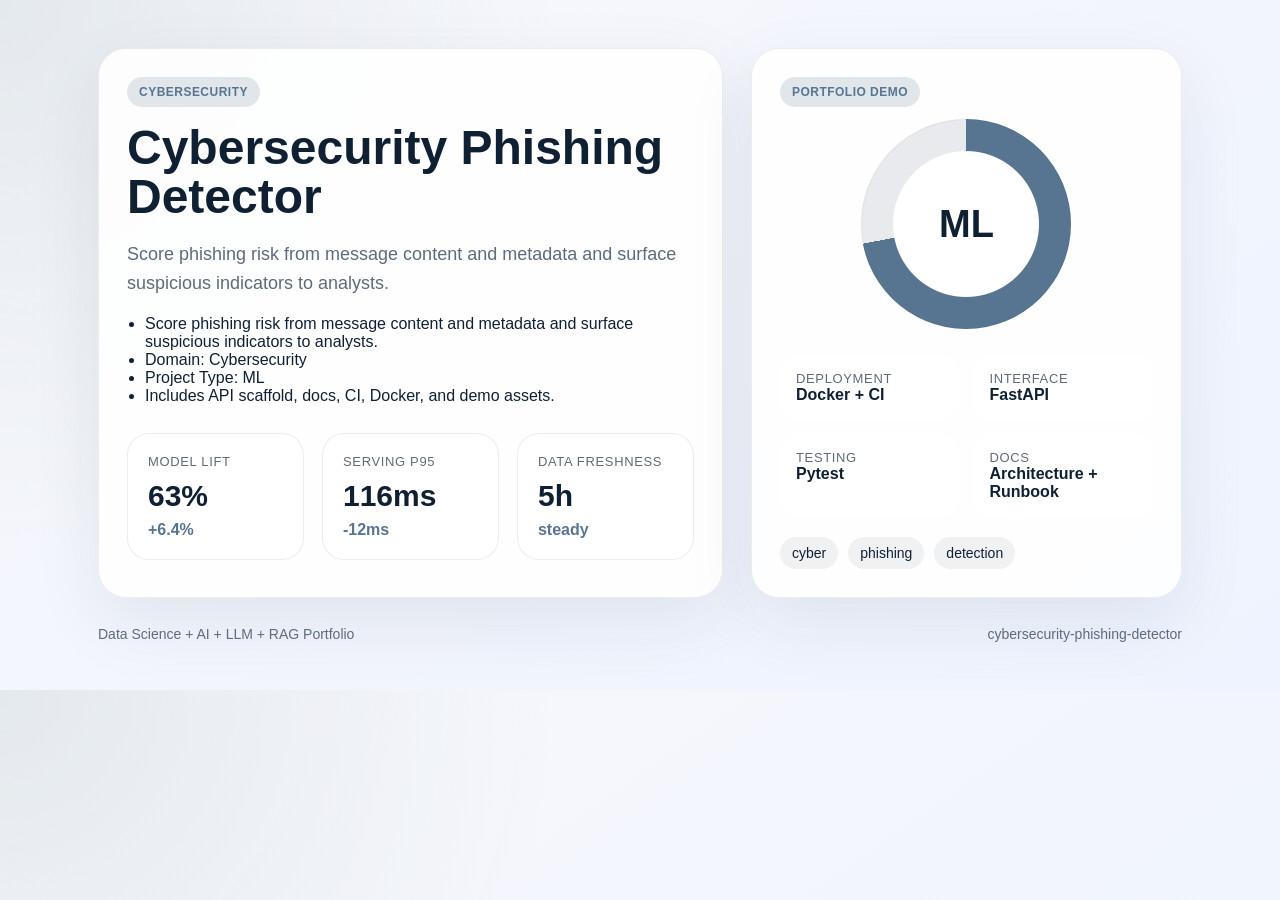
==== demo/index.html @ 89b574da "Publish production-ready portfolio project" ====
<!doctype html>
        <html lang="en">
        <head>
          <meta charset="utf-8">
          <meta name="viewport" content="width=device-width, initial-scale=1">
          <title>Cybersecurity Phishing Detector</title>
          <style>
            :root {
              --accent: #577590;
              --ink: #102033;
              --muted: #5f6b7a;
              --card: rgba(255,255,255,0.88);
              --bg-1: #f7f8fb;
              --bg-2: #eef3ff;
            }
            * { box-sizing: border-box; }
            body {
              margin: 0;
              font-family: "Avenir Next", "Segoe UI", sans-serif;
              color: var(--ink);
              background:
                radial-gradient(circle at top left, color-mix(in srgb, var(--accent) 16%, white), transparent 38%),
                linear-gradient(145deg, var(--bg-1), var(--bg-2));
            }
            main {
              max-width: 1180px;
              margin: 0 auto;
              padding: 48px;
            }
            .hero {
              display: grid;
              grid-template-columns: 1.45fr 1fr;
              gap: 28px;
              align-items: stretch;
            }
            .panel {
              background: var(--card);
              border: 1px solid rgba(16, 32, 51, 0.08);
              border-radius: 28px;
              padding: 28px;
              box-shadow: 0 24px 70px rgba(16, 32, 51, 0.08);
            }
            .eyebrow {
              display: inline-flex;
              padding: 8px 12px;
              border-radius: 999px;
              background: color-mix(in srgb, var(--accent) 18%, white);
              color: var(--accent);
              font-weight: 700;
              letter-spacing: 0.04em;
              text-transform: uppercase;
              font-size: 12px;
            }
            h1 {
              font-size: 48px;
              line-height: 1.03;
              margin: 16px 0 18px;
            }
            p {
              color: var(--muted);
              font-size: 18px;
              line-height: 1.6;
              margin: 0 0 18px;
            }
            ul {
              margin: 18px 0 0;
              padding-left: 18px;
              color: var(--ink);
            }
            .cards {
              display: grid;
              grid-template-columns: repeat(3, 1fr);
              gap: 18px;
              margin-top: 28px;
            }
            .card {
              background: white;
              border-radius: 22px;
              padding: 20px;
              border: 1px solid rgba(16, 32, 51, 0.08);
            }
            .card span, .meta span {
              display: block;
              color: var(--muted);
              font-size: 13px;
              text-transform: uppercase;
              letter-spacing: 0.05em;
            }
            .card strong {
              display: block;
              font-size: 30px;
              margin: 10px 0 8px;
            }
            .card em {
              color: var(--accent);
              font-style: normal;
              font-weight: 700;
            }
            .visual {
              min-height: 100%;
              display: flex;
              flex-direction: column;
              justify-content: space-between;
            }
            .ring {
              width: 210px;
              height: 210px;
              margin: 12px auto 26px;
              border-radius: 50%;
              background:
                radial-gradient(circle closest-side, white 69%, transparent 70%),
                conic-gradient(var(--accent) 0 72%, rgba(16, 32, 51, 0.09) 72% 100%);
              display: grid;
              place-items: center;
              box-shadow: inset 0 0 0 1px rgba(16, 32, 51, 0.05);
            }
            .ring strong {
              font-size: 38px;
            }
            .meta {
              display: grid;
              grid-template-columns: repeat(2, 1fr);
              gap: 14px;
            }
            .meta article {
              background: white;
              border-radius: 18px;
              padding: 16px;
            }
            .tag-list {
              display: flex;
              flex-wrap: wrap;
              gap: 10px;
              list-style: none;
              padding: 0;
              margin: 20px 0 0;
            }
            .tag-list li {
              padding: 8px 12px;
              border-radius: 999px;
              background: rgba(16, 32, 51, 0.06);
              font-size: 14px;
            }
            .footer {
              margin-top: 28px;
              display: flex;
              justify-content: space-between;
              color: var(--muted);
              font-size: 14px;
            }
          </style>
        </head>
        <body>
          <main>
            <section class="hero">
              <div class="panel">
                <span class="eyebrow">Cybersecurity</span>
                <h1>Cybersecurity Phishing Detector</h1>
                <p>Score phishing risk from message content and metadata and surface suspicious indicators to analysts.</p>
                <ul>
                  <li>Score phishing risk from message content and metadata and surface suspicious indicators to analysts.</li><li>Domain: Cybersecurity</li><li>Project Type: ML</li><li>Includes API scaffold, docs, CI, Docker, and demo assets.</li>
                </ul>
                <div class="cards">
                  <article class='card'><span>Model Lift</span><strong>63%</strong><em>+6.4%</em></article>
<article class='card'><span>Serving P95</span><strong>116ms</strong><em>-12ms</em></article>
<article class='card'><span>Data Freshness</span><strong>5h</strong><em>steady</em></article>
                </div>
              </div>
              <div class="panel visual">
                <div>
                  <span class="eyebrow">Portfolio Demo</span>
                  <div class="ring"><strong>ML</strong></div>
                </div>
                <div class="meta">
                  <article><span>Deployment</span><strong>Docker + CI</strong></article>
                  <article><span>Interface</span><strong>FastAPI</strong></article>
                  <article><span>Testing</span><strong>Pytest</strong></article>
                  <article><span>Docs</span><strong>Architecture + Runbook</strong></article>
                </div>
                <ul class="tag-list"><li>cyber</li><li>phishing</li><li>detection</li></ul>
              </div>
            </section>
            <div class="footer">
              <span>Data Science + AI + LLM + RAG Portfolio</span>
              <span>cybersecurity-phishing-detector</span>
            </div>
          </main>
        </body>
        </html>
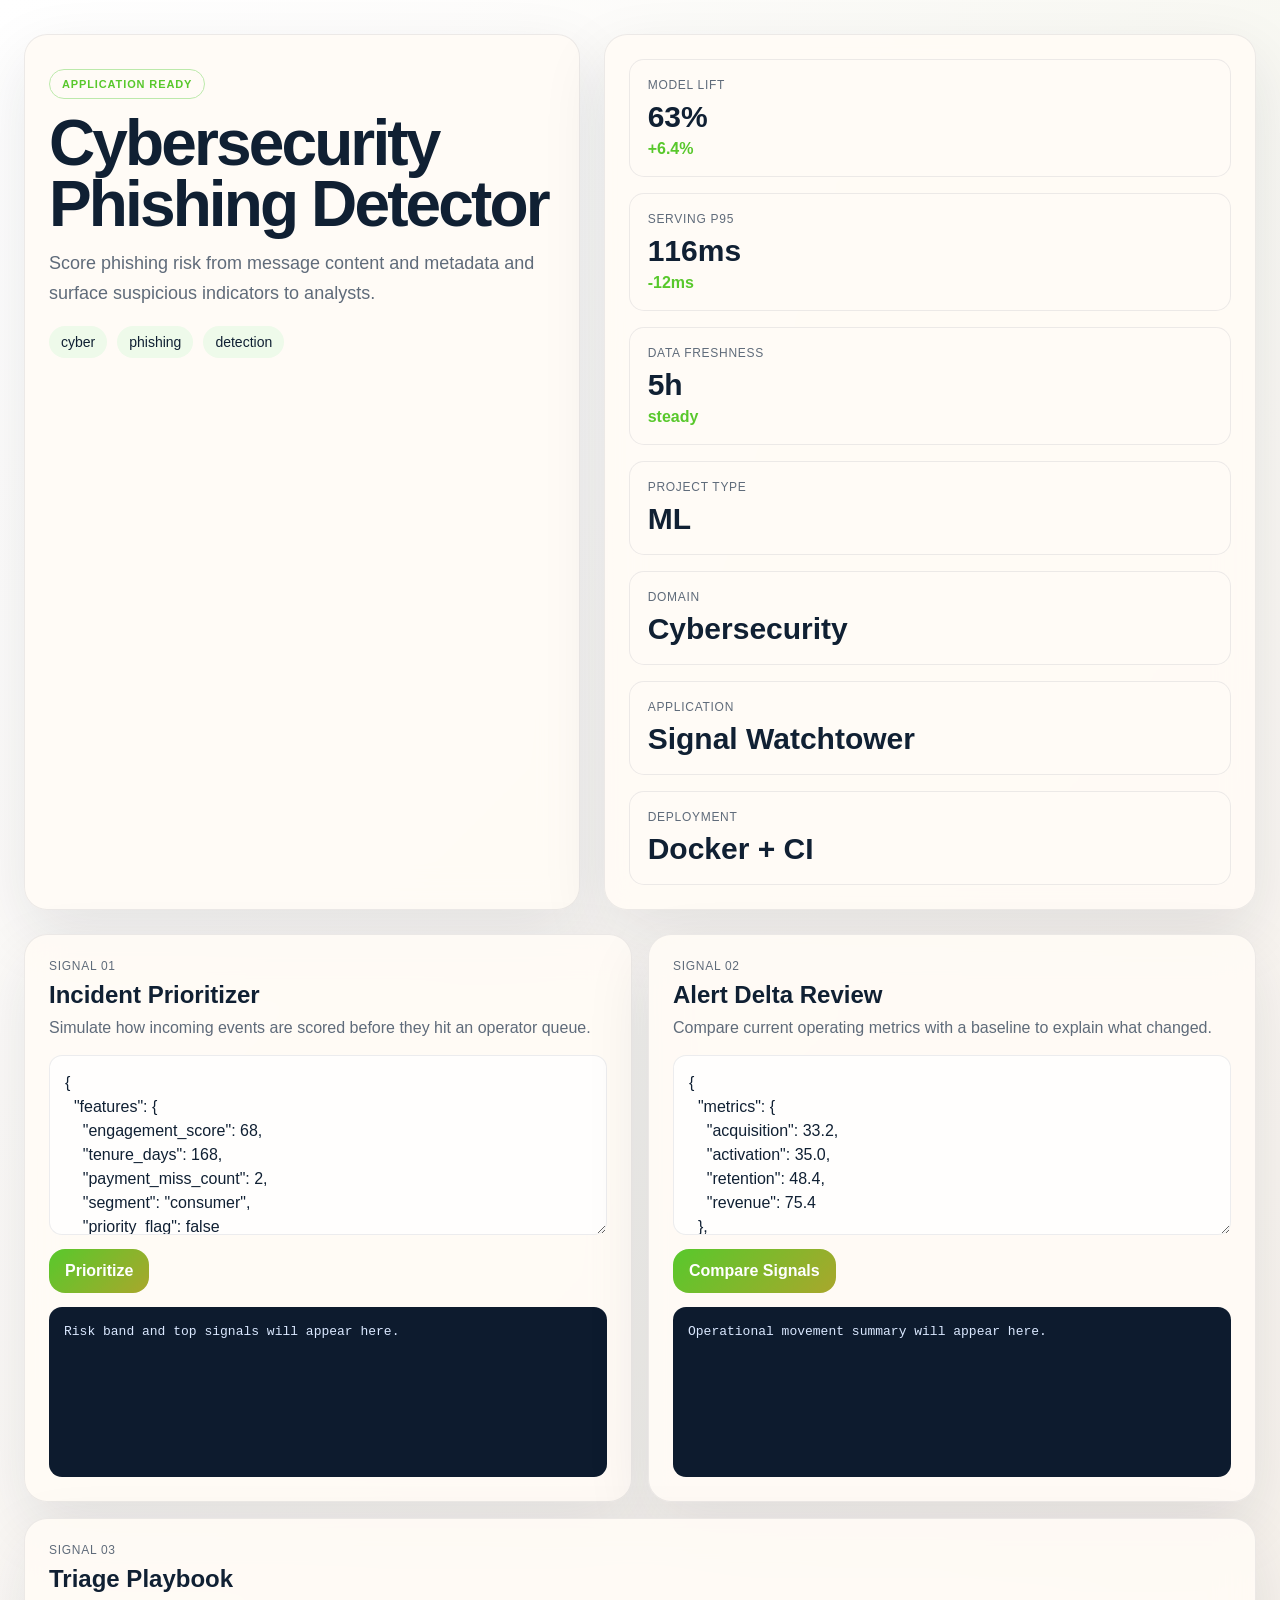
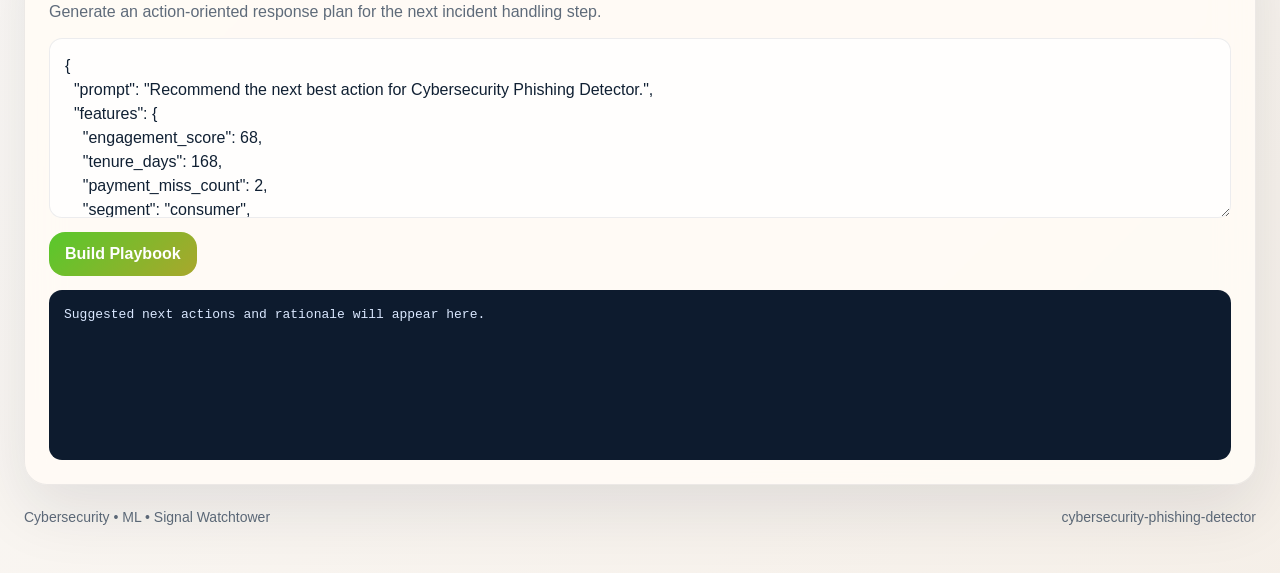
==== commit e7ce03a1: "Publish production-ready portfolio project" ====
--- a/demo/index.html
+++ b/demo/index.html
@@ -5,186 +5,110 @@
           <meta charset="utf-8">
           <meta name="viewport" content="width=device-width, initial-scale=1">
           <title>Cybersecurity Phishing Detector</title>
-          <style>
-            :root {
-              --accent: #577590;
-              --ink: #102033;
-              --muted: #5f6b7a;
-              --card: rgba(255,255,255,0.88);
-              --bg-1: #f7f8fb;
-              --bg-2: #eef3ff;
-            }
-            * { box-sizing: border-box; }
-            body {
-              margin: 0;
-              font-family: "Avenir Next", "Segoe UI", sans-serif;
-              color: var(--ink);
-              background:
-                radial-gradient(circle at top left, color-mix(in srgb, var(--accent) 16%, white), transparent 38%),
-                linear-gradient(145deg, var(--bg-1), var(--bg-2));
-            }
-            main {
-              max-width: 1180px;
-              margin: 0 auto;
-              padding: 48px;
-            }
-            .hero {
-              display: grid;
-              grid-template-columns: 1.45fr 1fr;
-              gap: 28px;
-              align-items: stretch;
-            }
-            .panel {
-              background: var(--card);
-              border: 1px solid rgba(16, 32, 51, 0.08);
-              border-radius: 28px;
-              padding: 28px;
-              box-shadow: 0 24px 70px rgba(16, 32, 51, 0.08);
-            }
-            .eyebrow {
-              display: inline-flex;
-              padding: 8px 12px;
-              border-radius: 999px;
-              background: color-mix(in srgb, var(--accent) 18%, white);
-              color: var(--accent);
-              font-weight: 700;
-              letter-spacing: 0.04em;
-              text-transform: uppercase;
-              font-size: 12px;
-            }
-            h1 {
-              font-size: 48px;
-              line-height: 1.03;
-              margin: 16px 0 18px;
-            }
-            p {
-              color: var(--muted);
-              font-size: 18px;
-              line-height: 1.6;
-              margin: 0 0 18px;
-            }
-            ul {
-              margin: 18px 0 0;
-              padding-left: 18px;
-              color: var(--ink);
-            }
-            .cards {
-              display: grid;
-              grid-template-columns: repeat(3, 1fr);
-              gap: 18px;
-              margin-top: 28px;
-            }
-            .card {
-              background: white;
-              border-radius: 22px;
-              padding: 20px;
-              border: 1px solid rgba(16, 32, 51, 0.08);
-            }
-            .card span, .meta span {
-              display: block;
-              color: var(--muted);
-              font-size: 13px;
-              text-transform: uppercase;
-              letter-spacing: 0.05em;
-            }
-            .card strong {
-              display: block;
-              font-size: 30px;
-              margin: 10px 0 8px;
-            }
-            .card em {
-              color: var(--accent);
-              font-style: normal;
-              font-weight: 700;
-            }
-            .visual {
-              min-height: 100%;
-              display: flex;
-              flex-direction: column;
-              justify-content: space-between;
-            }
-            .ring {
-              width: 210px;
-              height: 210px;
-              margin: 12px auto 26px;
-              border-radius: 50%;
-              background:
-                radial-gradient(circle closest-side, white 69%, transparent 70%),
-                conic-gradient(var(--accent) 0 72%, rgba(16, 32, 51, 0.09) 72% 100%);
-              display: grid;
-              place-items: center;
-              box-shadow: inset 0 0 0 1px rgba(16, 32, 51, 0.05);
-            }
-            .ring strong {
-              font-size: 38px;
-            }
-            .meta {
-              display: grid;
-              grid-template-columns: repeat(2, 1fr);
-              gap: 14px;
-            }
-            .meta article {
-              background: white;
-              border-radius: 18px;
-              padding: 16px;
-            }
-            .tag-list {
-              display: flex;
-              flex-wrap: wrap;
-              gap: 10px;
-              list-style: none;
-              padding: 0;
-              margin: 20px 0 0;
-            }
-            .tag-list li {
-              padding: 8px 12px;
-              border-radius: 999px;
-              background: rgba(16, 32, 51, 0.06);
-              font-size: 14px;
-            }
-            .footer {
-              margin-top: 28px;
-              display: flex;
-              justify-content: space-between;
-              color: var(--muted);
-              font-size: 14px;
-            }
-          </style>
+          <link rel="stylesheet" href="./styles.css">
         </head>
-        <body>
-          <main>
+        <body class="surface-sand">
+          <div class="page layout-rail eyebrow-outline headline-normal modules-2 hero-align-left">
             <section class="hero">
-              <div class="panel">
-                <span class="eyebrow">Cybersecurity</span>
-                <h1>Cybersecurity Phishing Detector</h1>
-                <p>Score phishing risk from message content and metadata and surface suspicious indicators to analysts.</p>
-                <ul>
-                  <li>Score phishing risk from message content and metadata and surface suspicious indicators to analysts.</li><li>Domain: Cybersecurity</li><li>Project Type: ML</li><li>Includes API scaffold, docs, CI, Docker, and demo assets.</li>
+              <div class="panel hero-copy">
+                <span class="eyebrow" data-health>Signal Watchtower</span>
+                <h1 id="project-title">Cybersecurity Phishing Detector</h1>
+                <p id="project-summary" class="lead">Score phishing risk from message content and metadata and surface suspicious indicators to analysts.</p>
+                <ul id="project-tags" class="tag-list">
+                  <li>cyber</li><li>phishing</li><li>detection</li>
                 </ul>
-                <div class="cards">
+              </div>
+              <div class="panel hero-side">
+                <div class="metric-grid">
                   <article class='card'><span>Model Lift</span><strong>63%</strong><em>+6.4%</em></article>
 <article class='card'><span>Serving P95</span><strong>116ms</strong><em>-12ms</em></article>
 <article class='card'><span>Data Freshness</span><strong>5h</strong><em>steady</em></article>
                 </div>
-              </div>
-              <div class="panel visual">
-                <div>
-                  <span class="eyebrow">Portfolio Demo</span>
-                  <div class="ring"><strong>ML</strong></div>
+                <div class="mini-grid">
+                  <article class='mini-card'><span>Project Type</span><strong>ML</strong></article><article class='mini-card'><span>Domain</span><strong>Cybersecurity</strong></article><article class='mini-card'><span>Application</span><strong>Signal Watchtower</strong></article><article class='mini-card'><span>Deployment</span><strong>Docker + CI</strong></article>
                 </div>
-                <div class="meta">
-                  <article><span>Deployment</span><strong>Docker + CI</strong></article>
-                  <article><span>Interface</span><strong>FastAPI</strong></article>
-                  <article><span>Testing</span><strong>Pytest</strong></article>
-                  <article><span>Docs</span><strong>Architecture + Runbook</strong></article>
-                </div>
-                <ul class="tag-list"><li>cyber</li><li>phishing</li><li>detection</li></ul>
               </div>
             </section>
-            <div class="footer">
-              <span>Data Science + AI + LLM + RAG Portfolio</span>
+            <section class="app-grid">
+              <article class="panel module js-module span-normal">
+          <div class="module-header">
+            <span>Signal 01</span>
+            <h2>Incident Prioritizer</h2>
+            <p>Simulate how incoming events are scored before they hit an operator queue.</p>
+          </div>
+          <textarea class="js-input">{
+  &quot;features&quot;: {
+    &quot;engagement_score&quot;: 68,
+    &quot;tenure_days&quot;: 168,
+    &quot;payment_miss_count&quot;: 2,
+    &quot;segment&quot;: &quot;consumer&quot;,
+    &quot;priority_flag&quot;: false
+  }
+}</textarea>
+          <div class="button-row">
+            <button class="js-run" data-endpoint="/score" data-input-mode="json">Prioritize</button>
+          </div>
+          <pre class="js-output">Risk band and top signals will appear here.</pre>
+        </article>
+<article class="panel module js-module span-normal">
+          <div class="module-header">
+            <span>Signal 02</span>
+            <h2>Alert Delta Review</h2>
+            <p>Compare current operating metrics with a baseline to explain what changed.</p>
+          </div>
+          <textarea class="js-input">{
+  &quot;metrics&quot;: {
+    &quot;acquisition&quot;: 33.2,
+    &quot;activation&quot;: 35.0,
+    &quot;retention&quot;: 48.4,
+    &quot;revenue&quot;: 75.4
+  },
+  &quot;baseline&quot;: {
+    &quot;acquisition&quot;: 30.54,
+    &quot;activation&quot;: 32.2,
+    &quot;retention&quot;: 44.53,
+    &quot;revenue&quot;: 69.37
+  }
+}</textarea>
+          <div class="button-row">
+            <button class="js-run" data-endpoint="/analyze" data-input-mode="json">Compare Signals</button>
+          </div>
+          <pre class="js-output">Operational movement summary will appear here.</pre>
+        </article>
+<article class="panel module js-module span-wide">
+          <div class="module-header">
+            <span>Signal 03</span>
+            <h2>Triage Playbook</h2>
+            <p>Generate an action-oriented response plan for the next incident handling step.</p>
+          </div>
+          <textarea class="js-input">{
+  &quot;prompt&quot;: &quot;Recommend the next best action for Cybersecurity Phishing Detector.&quot;,
+  &quot;features&quot;: {
+    &quot;engagement_score&quot;: 68,
+    &quot;tenure_days&quot;: 168,
+    &quot;payment_miss_count&quot;: 2,
+    &quot;segment&quot;: &quot;consumer&quot;,
+    &quot;priority_flag&quot;: false
+  },
+  &quot;metrics&quot;: {
+    &quot;acquisition&quot;: 33.2,
+    &quot;activation&quot;: 35.0,
+    &quot;retention&quot;: 48.4,
+    &quot;revenue&quot;: 75.4
+  }
+}</textarea>
+          <div class="button-row">
+            <button class="js-run" data-endpoint="/recommend" data-input-mode="json">Build Playbook</button>
+          </div>
+          <pre class="js-output">Suggested next actions and rationale will appear here.</pre>
+        </article>
+            </section>
+            <footer class="footer">
+              <span>Cybersecurity • ML • Signal Watchtower</span>
               <span>cybersecurity-phishing-detector</span>
-            </div>
-          </main>
+            </footer>
+          </div>
+          <script id="bootstrap-data" type="application/json">{"project": {"slug": "cybersecurity-phishing-detector", "title": "Cybersecurity Phishing Detector", "project_type": "ml", "domain": "Cybersecurity", "summary": "Score phishing risk from message content and metadata and surface suspicious indicators to analysts.", "tags": ["cyber", "phishing", "detection"]}, "app_archetype": "watchtower", "ui_profile": {"layout": "rail", "surface": "sand", "font_stack": "\"Avenir Next\", \"Segoe UI\", sans-serif", "radius": 23, "shadow": 65, "eyebrow_style": "outline", "module_columns": 2, "hero_align": "left", "headline_mode": "normal"}, "app_modules": [{"label": "Signal 01", "title": "Incident Prioritizer", "description": "Simulate how incoming events are scored before they hit an operator queue.", "endpoint": "/score", "input_mode": "json", "cta": "Prioritize", "prefill": "{\n  \"features\": {\n    \"engagement_score\": 68,\n    \"tenure_days\": 168,\n    \"payment_miss_count\": 2,\n    \"segment\": \"consumer\",\n    \"priority_flag\": false\n  }\n}", "hint": "Risk band and top signals will appear here.", "span": "normal"}, {"label": "Signal 02", "title": "Alert Delta Review", "description": "Compare current operating metrics with a baseline to explain what changed.", "endpoint": "/analyze", "input_mode": "json", "cta": "Compare Signals", "prefill": "{\n  \"metrics\": {\n    \"acquisition\": 33.2,\n    \"activation\": 35.0,\n    \"retention\": 48.4,\n    \"revenue\": 75.4\n  },\n  \"baseline\": {\n    \"acquisition\": 30.54,\n    \"activation\": 32.2,\n    \"retention\": 44.53,\n    \"revenue\": 69.37\n  }\n}", "hint": "Operational movement summary will appear here.", "span": "normal"}, {"label": "Signal 03", "title": "Triage Playbook", "description": "Generate an action-oriented response plan for the next incident handling step.", "endpoint": "/recommend", "input_mode": "json", "cta": "Build Playbook", "prefill": "{\n  \"prompt\": \"Recommend the next best action for Cybersecurity Phishing Detector.\",\n  \"features\": {\n    \"engagement_score\": 68,\n    \"tenure_days\": 168,\n    \"payment_miss_count\": 2,\n    \"segment\": \"consumer\",\n    \"priority_flag\": false\n  },\n  \"metrics\": {\n    \"acquisition\": 33.2,\n    \"activation\": 35.0,\n    \"retention\": 48.4,\n    \"revenue\": 75.4\n  }\n}", "hint": "Suggested next actions and rationale will appear here.", "span": "wide"}], "sample_features": {"engagement_score": 68, "tenure_days": 168, "payment_miss_count": 2, "segment": "consumer", "priority_flag": false}, "sample_metrics": {"acquisition": 33.2, "activation": 35.0, "retention": 48.4, "revenue": 75.4}, "knowledge_base": ["Cybersecurity Phishing Detector is positioned as a Cybersecurity starter that emphasizes fast iteration, clear documentation, and production-friendly interfaces.", "The primary value proposition is: Score phishing risk from message content and metadata and surface suspicious indicators to analysts.", "Recommended operating model: ship a small API, add observability, validate outputs with stakeholder review, and monitor the top business KPI every week.", "Typical stakeholders include analytics, operations, product, and leadership teams working on cyber, phishing, detection."], "dashboard_metrics": [{"label": "Model Lift", "value": "63%", "delta": "+6.4%"}, {"label": "Serving P95", "value": "116ms", "delta": "-12ms"}, {"label": "Data Freshness", "value": "5h", "delta": "steady"}]}</script>
+          <script src="./app.js"></script>
         </body>
         </html>
--- a/demo/styles.css
+++ b/demo/styles.css
@@ -0,0 +1,348 @@
+
+:root {
+  --accent: #58c82c;
+  --accent-2: #a9a72c;
+  --accent-soft: color-mix(in srgb, var(--accent) 18%, white);
+  --radius: 23px;
+  --shadow-size: 65px;
+  --font-stack: "Avenir Next", "Segoe UI", sans-serif;
+  --bg: #f4f7fb;
+  --card: rgba(255, 255, 255, 0.86);
+  --line: rgba(16, 32, 51, 0.08);
+  --ink: #102033;
+  --muted: #5f6b7a;
+  --output-bg: #0d1b2e;
+  --output-ink: #dae8ff;
+}
+* { box-sizing: border-box; }
+html, body { margin: 0; min-height: 100%; }
+body {
+  font-family: var(--font-stack);
+  color: var(--ink);
+  background: linear-gradient(145deg, #f8fbff, var(--bg));
+}
+body.surface-mist {
+  --bg: #eef4fb;
+  background:
+    radial-gradient(circle at top left, color-mix(in srgb, var(--accent) 18%, white), transparent 34%),
+    linear-gradient(145deg, #fbfdff, var(--bg));
+}
+body.surface-aurora {
+  --bg: #edf1ff;
+  background:
+    radial-gradient(circle at 0% 0%, color-mix(in srgb, var(--accent) 22%, white), transparent 38%),
+    radial-gradient(circle at 100% 100%, color-mix(in srgb, var(--accent-2) 20%, white), transparent 28%),
+    linear-gradient(135deg, #f7f8ff, var(--bg));
+}
+body.surface-sand {
+  --bg: #f5efe8;
+  --card: rgba(255, 251, 246, 0.9);
+  background:
+    linear-gradient(135deg, rgba(255,255,255,0.82), rgba(245, 239, 232, 0.98)),
+    radial-gradient(circle at top right, color-mix(in srgb, var(--accent) 16%, white), transparent 32%);
+}
+body.surface-slate {
+  --bg: #ecf0f7;
+  --card: rgba(248, 250, 255, 0.88);
+  background:
+    linear-gradient(160deg, #f7f9fc, var(--bg)),
+    radial-gradient(circle at bottom left, color-mix(in srgb, var(--accent-2) 16%, white), transparent 34%);
+}
+body.surface-paper {
+  --bg: #f8f8f4;
+  --card: rgba(255,255,255,0.93);
+  background:
+    linear-gradient(180deg, #fffefb, var(--bg));
+}
+body.surface-ink {
+  --bg: #0f1726;
+  --card: rgba(15, 23, 38, 0.88);
+  --line: rgba(226, 238, 255, 0.1);
+  --ink: #f5f8ff;
+  --muted: #b4c0cf;
+  --output-bg: rgba(255,255,255,0.06);
+  --output-ink: #f5f8ff;
+  background:
+    radial-gradient(circle at top left, color-mix(in srgb, var(--accent) 28%, transparent), transparent 42%),
+    linear-gradient(145deg, #09111d, var(--bg));
+}
+.page {
+  max-width: 1360px;
+  margin: 0 auto;
+  padding: 34px 24px 48px;
+  display: grid;
+  gap: 24px;
+}
+.panel {
+  background: var(--card);
+  border: 1px solid var(--line);
+  border-radius: var(--radius);
+  box-shadow: 0 24px var(--shadow-size) rgba(16, 32, 51, 0.1);
+  backdrop-filter: blur(18px);
+}
+.hero {
+  display: grid;
+  gap: 24px;
+}
+.hero-copy,
+.hero-side,
+.module {
+  padding: 24px;
+}
+.eyebrow {
+  display: inline-flex;
+  align-items: center;
+  gap: 8px;
+  padding: 8px 12px;
+  border-radius: 999px;
+  background: var(--accent-soft);
+  color: var(--accent);
+  text-transform: uppercase;
+  letter-spacing: 0.08em;
+  font-size: 11px;
+  font-weight: 800;
+}
+.page.eyebrow-outline .eyebrow {
+  background: transparent;
+  border: 1px solid color-mix(in srgb, var(--accent) 40%, white);
+}
+.page.eyebrow-soft .eyebrow {
+  background: color-mix(in srgb, var(--accent) 12%, white);
+  color: color-mix(in srgb, var(--accent) 82%, black);
+}
+h1 {
+  margin: 14px 0 12px;
+  font-size: clamp(2.2rem, 5vw, 4.4rem);
+  line-height: 0.96;
+  letter-spacing: -0.045em;
+}
+.page.headline-compact h1 { max-width: 10ch; }
+.page.headline-tall h1 { line-height: 1.03; font-size: clamp(2.4rem, 5vw, 4.8rem); }
+.lead {
+  margin: 0;
+  font-size: 18px;
+  line-height: 1.68;
+  color: var(--muted);
+  max-width: 62ch;
+}
+.tag-list {
+  list-style: none;
+  display: flex;
+  flex-wrap: wrap;
+  gap: 10px;
+  margin: 18px 0 0;
+  padding: 0;
+}
+.tag-list li {
+  padding: 8px 12px;
+  border-radius: 999px;
+  background: color-mix(in srgb, var(--accent) 10%, white);
+  color: var(--ink);
+  font-size: 14px;
+}
+.hero-side {
+  display: grid;
+  gap: 16px;
+}
+.metric-grid,
+.mini-grid,
+.app-grid {
+  display: grid;
+  gap: 16px;
+}
+.card,
+.mini-card {
+  background: color-mix(in srgb, var(--card) 92%, white);
+  border: 1px solid var(--line);
+  border-radius: calc(var(--radius) - 8px);
+  padding: 18px;
+}
+.card span,
+.mini-card span,
+.module-header span {
+  display: block;
+  color: var(--muted);
+  text-transform: uppercase;
+  letter-spacing: 0.06em;
+  font-size: 12px;
+}
+.card strong,
+.mini-card strong {
+  display: block;
+  margin-top: 8px;
+  font-size: 30px;
+}
+.card em {
+  display: inline-block;
+  margin-top: 6px;
+  font-style: normal;
+  color: var(--accent);
+  font-weight: 700;
+}
+.module {
+  display: grid;
+  gap: 14px;
+}
+.module-header h2 {
+  margin: 8px 0 6px;
+  font-size: 24px;
+}
+.module-header p {
+  margin: 0;
+  color: var(--muted);
+  line-height: 1.6;
+}
+textarea,
+button {
+  font: inherit;
+}
+textarea {
+  width: 100%;
+  min-height: 180px;
+  resize: vertical;
+  border: 1px solid var(--line);
+  border-radius: calc(var(--radius) - 10px);
+  padding: 15px;
+  background: rgba(255,255,255,0.82);
+  color: var(--ink);
+  line-height: 1.5;
+}
+body.surface-ink textarea {
+  background: rgba(255,255,255,0.05);
+}
+.module-input-text {
+  min-height: 110px;
+}
+.button-row {
+  display: flex;
+  flex-wrap: wrap;
+  gap: 10px;
+}
+button {
+  border: 0;
+  border-radius: 16px;
+  background: linear-gradient(135deg, var(--accent), var(--accent-2));
+  color: white;
+  padding: 13px 16px;
+  font-weight: 700;
+  cursor: pointer;
+}
+pre {
+  margin: 0;
+  white-space: pre-wrap;
+  word-break: break-word;
+  background: var(--output-bg);
+  color: var(--output-ink);
+  border-radius: calc(var(--radius) - 10px);
+  padding: 15px;
+  min-height: 170px;
+  line-height: 1.58;
+  font-size: 13px;
+  overflow: auto;
+}
+.footer {
+  display: flex;
+  justify-content: space-between;
+  color: var(--muted);
+  font-size: 14px;
+}
+.page.layout-horizon .hero {
+  grid-template-columns: 1.45fr 1fr;
+  align-items: stretch;
+}
+.page.layout-horizon.modules-2 .app-grid,
+.page.layout-horizon.modules-3 .app-grid {
+  grid-template-columns: repeat(3, minmax(0, 1fr));
+}
+.page.layout-rail .hero {
+  grid-template-columns: 0.92fr 1.08fr;
+}
+.page.layout-rail .hero-copy {
+  padding-top: 34px;
+}
+.page.layout-rail .app-grid {
+  grid-template-columns: repeat(2, minmax(0, 1fr));
+}
+.page.layout-folio .hero {
+  grid-template-columns: 1fr;
+}
+.page.layout-folio .hero-copy {
+  text-align: center;
+}
+.page.layout-folio .lead {
+  margin-inline: auto;
+}
+.page.layout-folio .tag-list {
+  justify-content: center;
+}
+.page.layout-folio .metric-grid {
+  grid-template-columns: repeat(3, minmax(0, 1fr));
+}
+.page.layout-folio .mini-grid {
+  grid-template-columns: repeat(4, minmax(0, 1fr));
+}
+.page.layout-folio .app-grid {
+  grid-template-columns: repeat(2, minmax(0, 1fr));
+}
+.page.layout-board .hero {
+  grid-template-columns: 1fr;
+}
+.page.layout-board .hero-side {
+  grid-template-columns: 1.2fr 0.8fr;
+  align-items: start;
+}
+.page.layout-board .metric-grid {
+  grid-template-columns: repeat(3, minmax(0, 1fr));
+}
+.page.layout-board .app-grid {
+  grid-template-columns: repeat(4, minmax(0, 1fr));
+}
+.page.layout-stack .hero {
+  grid-template-columns: 1fr;
+}
+.page.layout-stack .hero-side {
+  grid-template-columns: repeat(2, minmax(0, 1fr));
+}
+.page.layout-stack .app-grid {
+  grid-template-columns: repeat(3, minmax(0, 1fr));
+}
+.page.layout-console .hero {
+  grid-template-columns: 1.1fr 0.9fr;
+}
+.page.layout-console .panel,
+.page.layout-console .card,
+.page.layout-console .mini-card {
+  border-radius: 18px;
+}
+.page.modules-2 .app-grid {
+  grid-template-columns: repeat(2, minmax(0, 1fr));
+}
+.module.span-wide {
+  grid-column: span 2;
+}
+.hero-align-center .hero-copy {
+  text-align: center;
+}
+.hero-align-center .lead,
+.hero-align-center .tag-list {
+  margin-inline: auto;
+  justify-content: center;
+}
+@media (max-width: 1120px) {
+  .page.layout-horizon .hero,
+  .page.layout-rail .hero,
+  .page.layout-console .hero,
+  .page.layout-board .hero-side,
+  .page.layout-folio .mini-grid,
+  .page.layout-stack .hero-side,
+  .page.modules-2 .app-grid,
+  .page.layout-board .app-grid,
+  .page.layout-stack .app-grid,
+  .page.layout-horizon.modules-3 .app-grid,
+  .page.layout-folio .app-grid {
+    grid-template-columns: 1fr;
+  }
+  .module.span-wide {
+    grid-column: auto;
+  }
+}
